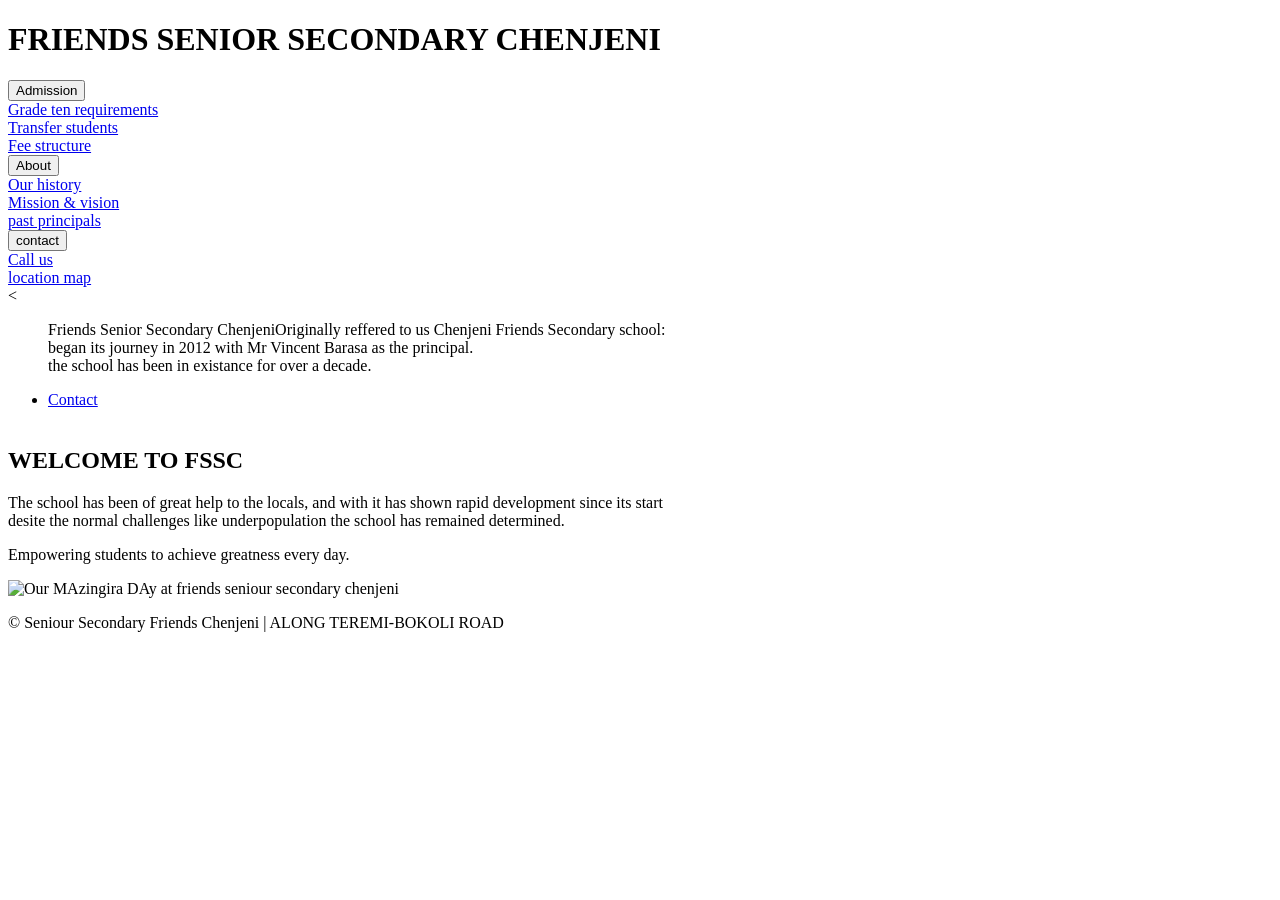
==== index.html @ f208b87d "Add files via upload" ====
<!DOCTYPE html>
<html lang="en">
<head>
    <meta charset="UTF-8">
    <meta name="viewport" content="width=device-width, initial-scale=1.0">
    <title>FRIENDS SENIOR SECONDARY CHENJENI</title>
    <!-- Linking to the CSS file inside the 'css' folder -->
    <link rel="stylesheet" href="css/style.css">
</head>
<body>

    <header>
        <div class="container">
            <h1>FRIENDS SENIOR SECONDARY CHENJENI</h1>
            <nav class="navbar">
			<div class="dropdown">
			<button class="dropbtn">Admission</button><br>
			<div class="dropdown-content">
			<a href="form1.html">Grade ten requirements</a><br>
			<a href="transfer.html">Transfer students</a><br>
			<a href="fees.html">Fee structure</a><br>
			</div>
			</div>
			<div class="dropdown">
			<button class="dropbtn">About</button><br>
			<div class="bropdown-content">
			<a href="#history">Our history</a><br>
			<a href="mission">Mission & vision </a><br>
			<a href="#principals">past principals</a><br>
			</div>
			</div>
			<div class="dropdown">
			<button class="dropbtn">contact</button><br>
			<div class="dropdown-content">
			<a href="tel:+254710243507">Call us</a><br>
			<a href="#map">location map</a><br>
			</div>
			</div>
			</nav>
			<
                <ul>
				
			
					<p>Friends Senior Secondary Chenjeni<span>Originally reffered to us Chenjeni Friends 
					Secondary school</span>:<br> began its journey in 2012 with Mr Vincent Barasa as the principal.<br> the school has been in existance for over a decade.
                    <li><a href="#">Contact</a></li><br>
			
                </ul>
            </nav>
        </div>
		
    </header>

    <section class="hero">
        <div class="container">
            <h2>WELCOME TO FSSC</h2>
			<p>The school has been of great help to the locals, and with it has shown rapid development since its start<br>desite the normal challenges like underpopulation the school has remained determined.<br>
            <p>Empowering students to achieve greatness every day.</p>
            <!-- Example of linking an image from the 'images' folder -->
            <img src="mazingira.img" alt="Our MAzingira DAy at friends seniour secondary chenjeni" width="600">
        </div>
    </section>

    <footer>
        <p>&copy; Seniour Secondary Friends Chenjeni | ALONG TEREMI-BOKOLI ROAD</p>
    </footer>

</body>
</html>
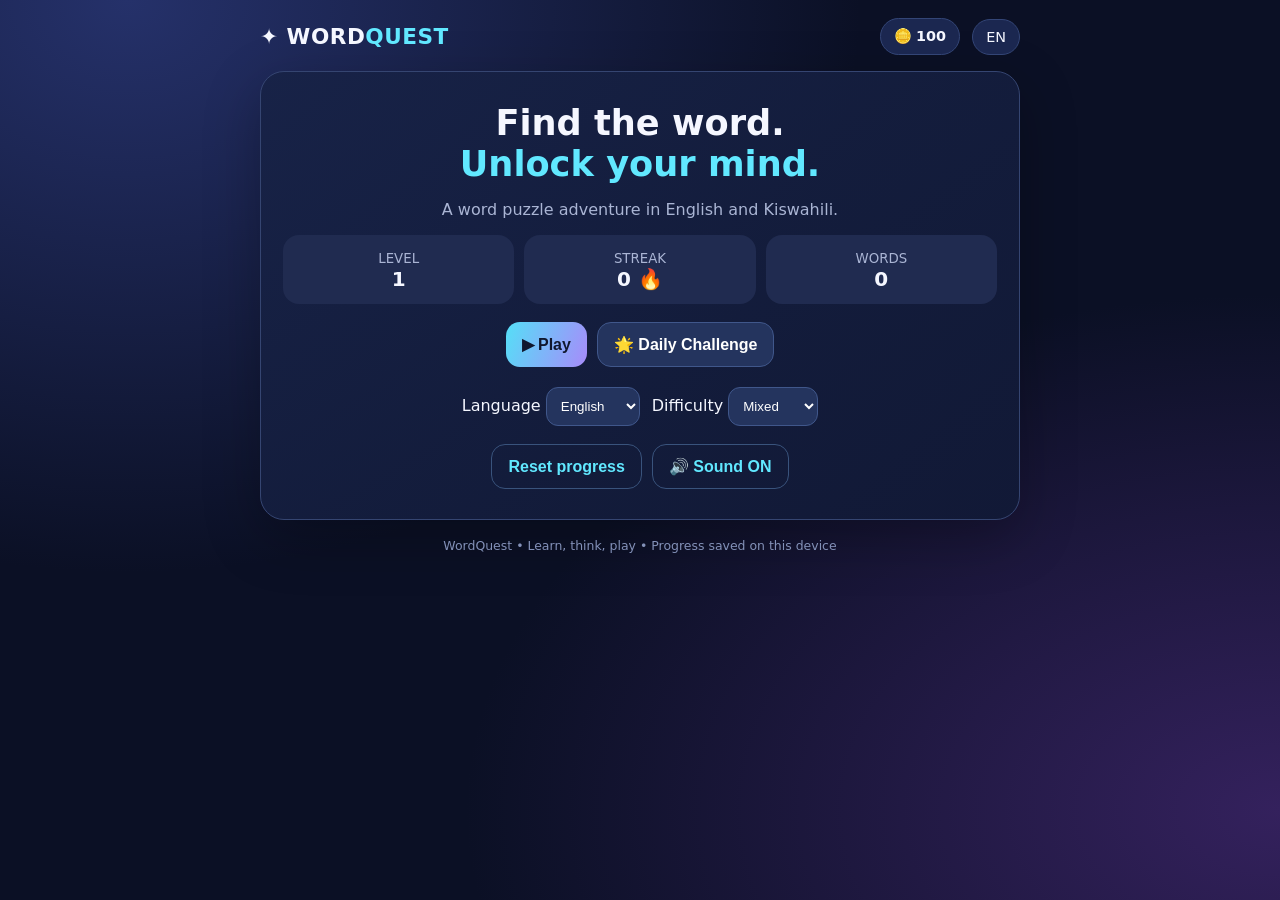
==== commit fcb95187: "Add files via upload" ====
--- a/index.html
+++ b/index.html
@@ -1,70 +1,11 @@
-<!DOCTYPE html>
-<html lang="en">
-<head>
-    <meta charset="UTF-8">
-    <meta name="viewport" content="width=device-width, initial-scale=1.0">
-    <title>FRIENDS SENIOR SECONDARY CHENJENI</title>
-    <!-- Linking to the CSS file inside the 'css' folder -->
-    <link rel="stylesheet" href="css/style.css">
-</head>
-<body>
-
-    <header>
-        <div class="container">
-            <h1>FRIENDS SENIOR SECONDARY CHENJENI</h1>
-            <nav class="navbar">
-			<div class="dropdown">
-			<button class="dropbtn">Admission</button><br>
-			<div class="dropdown-content">
-			<a href="form1.html">Grade ten requirements</a><br>
-			<a href="transfer.html">Transfer students</a><br>
-			<a href="fees.html">Fee structure</a><br>
-			</div>
-			</div>
-			<div class="dropdown">
-			<button class="dropbtn">About</button><br>
-			<div class="bropdown-content">
-			<a href="#history">Our history</a><br>
-			<a href="mission">Mission & vision </a><br>
-			<a href="#principals">past principals</a><br>
-			</div>
-			</div>
-			<div class="dropdown">
-			<button class="dropbtn">contact</button><br>
-			<div class="dropdown-content">
-			<a href="tel:+254710243507">Call us</a><br>
-			<a href="#map">location map</a><br>
-			</div>
-			</div>
-			</nav>
-			<
-                <ul>
-				
-			
-					<p>Friends Senior Secondary Chenjeni<span>Originally reffered to us Chenjeni Friends 
-					Secondary school</span>:<br> began its journey in 2012 with Mr Vincent Barasa as the principal.<br> the school has been in existance for over a decade.
-                    <li><a href="#">Contact</a></li><br>
-			
-                </ul>
-            </nav>
-        </div>
-		
-    </header>
-
-    <section class="hero">
-        <div class="container">
-            <h2>WELCOME TO FSSC</h2>
-			<p>The school has been of great help to the locals, and with it has shown rapid development since its start<br>desite the normal challenges like underpopulation the school has remained determined.<br>
-            <p>Empowering students to achieve greatness every day.</p>
-            <!-- Example of linking an image from the 'images' folder -->
-            <img src="mazingira.img" alt="Our MAzingira DAy at friends seniour secondary chenjeni" width="600">
-        </div>
-    </section>
-
-    <footer>
-        <p>&copy; Seniour Secondary Friends Chenjeni | ALONG TEREMI-BOKOLI ROAD</p>
-    </footer>
-
-</body>
-</html>
-
+<!doctype html><html lang="en"><head><meta charset="utf-8"><meta name="viewport" content="width=device-width,initial-scale=1"><meta name="theme-color" content="#101a3a"><title>WordQuest</title><style>
+:root{--bg:#0b1025;--panel:#151e40;--panel2:#202b53;--cyan:#61e8ff;--purple:#a78bfa;--text:#f5f7ff;--muted:#aab5d4;--gold:#ffd66b}*{box-sizing:border-box}body{margin:0;background:radial-gradient(ellipse at 10% 0,#25316a,transparent 45%),radial-gradient(ellipse at 100% 90%,#34215d,transparent 45%),var(--bg);color:var(--text);font-family:system-ui,-apple-system,Segoe UI,sans-serif;min-height:100vh;padding:18px}.wrap{max-width:760px;margin:auto}.top{display:flex;align-items:center;justify-content:space-between;gap:12px}.logo{font-weight:900;font-size:1.35rem;letter-spacing:.5px}.logo span{color:var(--cyan)}.pill{background:#1b2750;border:1px solid #334576;border-radius:999px;padding:9px 13px;font-size:.9rem}.card{background:linear-gradient(145deg,#172246ed,#111936f5);border:1px solid #354571;border-radius:24px;padding:22px;margin-top:16px;box-shadow:0 18px 55px #0004}.hero{text-align:center;padding:30px 22px}.hero h1{font-size:2.2rem;margin:0 0 8px}.hero p{color:var(--muted)}button{background:linear-gradient(110deg,#55dff7,#a78bfa);border:0;color:#10172e;font-weight:800;border-radius:14px;padding:12px 16px;font-size:1rem;cursor:pointer}button.secondary{background:#24345e;color:white;border:1px solid #40578b}button.flat{background:transparent;color:var(--cyan);border:1px solid #39537c}button:disabled{opacity:.4;cursor:not-allowed}.buttons{display:flex;gap:10px;flex-wrap:wrap;justify-content:center;margin-top:18px}.stats{display:grid;grid-template-columns:repeat(3,1fr);gap:10px}.stat{background:#202b50;border-radius:16px;padding:13px;text-align:center}.stat small{color:var(--muted)}.stat strong{display:block;font-size:1.25rem}.clue{font-size:1.35rem;text-align:center;padding:18px 12px}.answer{display:flex;justify-content:center;gap:8px;flex-wrap:wrap;min-height:54px}.slot{width:44px;height:46px;border:2px dashed #53648f;border-radius:12px;display:grid;place-items:center;font-weight:800;font-size:1.15rem}.slot.filled{border-style:solid;border-color:var(--cyan);background:#23345a}.letters{display:flex;justify-content:center;gap:8px;flex-wrap:wrap;margin:22px 0}.letter{width:46px;height:48px;border-radius:12px;background:#27365e;color:white;border:1px solid #516798;font-weight:900;font-size:1.15rem}.letter.used{opacity:.22}.hidden{display:none}.row{display:flex;align-items:center;justify-content:space-between;gap:12px;flex-wrap:wrap}.muted{color:var(--muted)}.success{color:#86f4c1}.warn{color:var(--gold)}select{background:#24345e;color:white;border:1px solid #40578b;border-radius:12px;padding:10px}.footer{text-align:center;color:#8391b8;font-size:.78rem;padding:18px}.toast{text-align:center;min-height:28px;color:var(--gold);font-weight:700}.progress{height:8px;background:#27345b;border-radius:20px;overflow:hidden;margin:14px 0}.progress div{height:100%;background:linear-gradient(90deg,var(--cyan),var(--purple))}@media(max-width:500px){body{padding:12px}.card{padding:17px}.slot,.letter{width:39px;height:42px}.hero h1{font-size:1.8rem}}
+</style></head><body><div class="wrap"><header class="top"><div class="logo">✦ WORD<span>QUEST</span></div><div class="row"><span class="pill">🪙 <b id="coins">100</b></span><span class="pill" id="langBadge">EN</span></div></header>
+<section id="home" class="card hero"><h1>Find the word.<br><span style="color:var(--cyan)">Unlock your mind.</span></h1><p>A word puzzle adventure in English and Kiswahili.</p><div class="stats"><div class="stat"><small>LEVEL</small><strong id="levelStat">1</strong></div><div class="stat"><small>STREAK</small><strong id="streakStat">0 🔥</strong></div><div class="stat"><small>WORDS</small><strong id="wordsStat">0</strong></div></div><div class="buttons"><button onclick="start(false)">▶ Play</button><button class="secondary" onclick="start(true)">🌟 Daily Challenge</button></div><div class="row" style="margin-top:20px;justify-content:center"><label>Language <select id="language" onchange="changeLang()"><option value="en">English</option><option value="sw">Kiswahili</option></select></label><label>Difficulty <select id="difficulty" onchange="changeDifficulty()"><option value="all">Mixed</option><option value="easy">Easy</option><option value="medium">Medium</option><option value="hard">Hard</option></select></label></div><div class="buttons"><button class="flat" onclick="resetGame()">Reset progress</button><button class="flat" onclick="toggleSound()" id="soundBtn">🔊 Sound ON</button></div></section>
+<section id="game" class="card hidden"><div class="row"><button class="flat" onclick="goHome()">← Home</button><div class="pill" id="modeLabel">Level 1</div><div class="pill">🪙 <span id="gameCoins">100</span></div></div><div class="progress"><div id="progressBar" style="width:0%"></div></div><div class="clue" id="clue">Clue</div><div class="answer" id="answer"></div><div class="letters" id="letters"></div><div class="toast" id="toast"></div><div class="buttons"><button class="secondary" onclick="hint()">💡 Hint (15)</button><button class="secondary" onclick="clearAnswer()">↺ Clear</button><button onclick="check()">Check ✓</button></div><div class="footer" id="gameFooter">Earn coins by solving puzzles.</div></section><footer class="footer">WordQuest • Learn, think, play • Progress saved on this device</footer></div>
+<script>
+const EN=[['planet','A world orbiting a star','easy'],['river','A natural flowing body of water','easy'],['pencil','A tool used for writing or drawing','easy'],['garden','A place where plants are grown','easy'],['window','An opening in a wall with glass','easy'],['bridge','A structure built over a gap','easy'],['orange','A citrus fruit and a colour','easy'],['shadow','A dark shape cast by light','easy'],['puzzle','A problem made to test your thinking','easy'],['forest','A large area filled with trees','easy'],['journey','Travel from one place to another','medium'],['diamond','A precious stone known for its hardness','medium'],['library','A place where books are kept','medium'],['whisper','To speak very softly','medium'],['gravity','The force that pulls objects together','medium'],['compass','A device that points north','medium'],['horizon','The line where sky meets land or sea','medium'],['courage','The ability to face fear','medium'],['harvest','Gathering crops from the fields','medium'],['village','A small community or settlement','medium'],['curiosity','The desire to know or learn something','hard'],['strategy','A plan designed to achieve a goal','hard'],['velocity','Speed in a particular direction','hard'],['mystery','Something difficult to explain or understand','hard'],['rhythm','A repeated pattern of sounds or movement','hard'],['invention','A new device or process created','hard'],['patience','Ability to wait calmly','hard'],['solution','An answer to a problem','hard'],['language','A system of words used to communicate','hard'],['wisdom','Knowledge combined with good judgement','hard'],['island','Land surrounded by water','easy'],['bottle','A container for liquids','easy'],['market','A place where goods are bought and sold','easy'],['cloud','A mass of water droplets in the sky','easy'],['music','Sounds arranged in a pleasing way','easy'],['engine','A machine that produces power','medium'],['balance','A steady or equal state','medium'],['festival','A celebration or special event','medium'],['energy','Power used to do work','medium'],['treasure','Valuable things kept or hidden','hard']];
+const SW=[['mwezi','Kitu kinachoonekana angani usiku','easy'],['mto','Maji yanayotiririka kuelekea baharini','easy'],['kalamu','Chombo cha kuandika','easy'],['bustani','Mahali pa kupanda maua au mimea','easy'],['dirisha','Sehemu ya ukuta yenye nafasi ya kuingiza mwanga','easy'],['daraja','Muundo unaovuka mto au bonde','easy'],['machungwa','Tunda lenye ladha ya uchachu na utamu','easy'],['kivuli','Giza linalotokana na kuzuia mwanga','easy'],['kitendawili','Swali la kufikirisha lenye jibu','easy'],['msitu','Eneo kubwa lenye miti mingi','easy'],['safari','Kusafiri kutoka sehemu moja hadi nyingine','medium'],['almasi','Jiwe la thamani lenye ugumu mkubwa','medium'],['maktaba','Mahali pa kuhifadhi na kusoma vitabu','medium'],['kunongona','Kuzungumza kwa sauti ya chini','medium'],['mvuto','Nguvu inayovuta vitu kuelekea kila mmoja','medium'],['dira','Chombo kinachoonyesha mwelekeo','medium'],['upeo','Mstari unaoonekana mbali ambapo ardhi na anga hukutana','medium'],['ujasiri','Uwezo wa kukabiliana na hofu','medium'],['mavuno','Mazao yanayokusanywa shambani','medium'],['kijiji','Makazi madogo ya watu','medium'],['udadisi','Hamu ya kujua au kujifunza','hard'],['mkakati','Mpango wa kufikia lengo','hard'],['kasi','Umbali unaosafiriwa kwa muda','easy'],['fumbo','Jambo lisiloeleweka kwa urahisi','medium'],['mdundo','Mpangilio unaojirudia wa sauti','medium'],['uvumbuzi','Kitu kipya kilichobuniwa','hard'],['subira','Uwezo wa kusubiri kwa utulivu','medium'],['suluhisho','Jibu au njia ya kutatua tatizo','medium'],['lugha','Njia ya watu kuwasiliana','easy'],['hekima','Maarifa na busara ya kufanya maamuzi','hard'],['kisiwa','Ardhi iliyozungukwa na maji','easy'],['chupa','Kifaa cha kuhifadhi kimiminika','easy'],['soko','Mahali pa kununua na kuuza bidhaa','easy'],['wingu','Mkusanyiko wa matone angani','easy'],['muziki','Sauti zilizopangwa kwa mpangilio','easy'],['injini','Mashine inayozalisha nguvu','medium'],['usawa','Hali ya kuwa sawa','medium'],['sherehe','Tukio la kusherehekea','easy'],['nguvu','Uwezo wa kufanya kazi','easy'],['hazina','Vitu vya thamani vilivyokusanywa','hard']];
+let data=JSON.parse(localStorage.getItem('wqsave')||'{}');data.coins??=100;data.level??=1;data.words??=0;data.streak??=0;data.lang??='en';data.sound??=true;data.daily??='';let daily=false,word='',clue='',pool=[],picked=[],hinted=0,levelNum=1;
+function save(){localStorage.setItem('wqsave',JSON.stringify(data));updateStats()}function updateStats(){document.getElementById('coins').textContent=data.coins;document.getElementById('gameCoins').textContent=data.coins;document.getElementById('levelStat').textContent=data.level;document.getElementById('wordsStat').textContent=data.words;document.getElementById('streakStat').textContent=data.streak+' 🔥';document.getElementById('language').value=data.lang;document.getElementById('langBadge').textContent=data.lang.toUpperCase();document.getElementById('soundBtn').textContent=data.sound?'🔊 Sound ON':'🔇 Sound OFF'}function bank(){return data.lang==='en'?EN:SW}function changeLang(){data.lang=document.getElementById('language').value;save()}function changeDifficulty(){save()}function goHome(){document.getElementById('game').classList.add('hidden');document.getElementById('home').classList.remove('hidden');save()}function start(isDaily){daily=isDaily;let list=bank().filter(x=>document.getElementById('difficulty').value==='all'||x[2]===document.getElementById('difficulty').value);if(isDaily){let seed=new Date().toISOString().slice(0,10);list=[bank()[Math.floor((new Date().getDate()+new Date().getMonth()*31)%bank().length)]];levelNum='Daily'}else{list=list.length?list:bank();let idx=(data.level-1)%list.length;list=[list[idx]];levelNum=data.level}word=list[0][0].toUpperCase();clue=list[0][1];picked=Array(word.length).fill(null);hinted=0;pool=word.split('').map((l,i)=>({l,i}));pool.sort(()=>Math.random()-.5);document.getElementById('home').classList.add('hidden');document.getElementById('game').classList.remove('hidden');document.getElementById('modeLabel').textContent=isDaily?'🌟 Daily Challenge':'Level '+levelNum;document.getElementById('clue').textContent=clue;document.getElementById('progressBar').style.width=isDaily?'100%':Math.min(100,(data.level%10)*10)+'%';document.getElementById('toast').textContent='';render();updateStats()}function render(){let a=document.getElementById('answer');a.innerHTML='';for(let i=0;i<word.length;i++){let s=document.createElement('div');s.className='slot'+(picked[i]?' filled':'');s.textContent=picked[i]?.l||'';s.onclick=()=>remove(i);a.appendChild(s)}let l=document.getElementById('letters');l.innerHTML='';pool.forEach((x,i)=>{let b=document.createElement('button');b.className='letter'+(picked.some(p=>p?.i===x.i)?' used':'');b.textContent=x.l;b.disabled=picked.some(p=>p?.i===x.i);b.onclick=()=>choose(x);l.appendChild(b)});document.getElementById('gameCoins').textContent=data.coins}function choose(x){let i=picked.findIndex(p=>!p);if(i<0)return;picked[i]=x;render();tone(520)}function remove(i){if(picked[i]){picked[i]=null;render()}}function clearAnswer(){picked=[];render()}function check(){if(picked.filter(Boolean).length!==word.length){toast('Fill every letter first');return}let ans=picked.map(x=>x.l).join('');if(ans===word){toast('Correct! +20 coins ✨',true);data.coins+=20;data.words++;data.streak++;if(daily){let day=new Date().toISOString().slice(0,10);if(data.daily!==day){data.coins+=30;data.daily=day;toast('Daily solved! +20 coins and +30 daily bonus 🎉',true)}else toast('Daily puzzle solved!',true)}else data.level++;save();tone(760);setTimeout(()=>goHome(),900)}else{toast('Not quite. Try again!');tone(180)}}function hint(){if(data.coins<15){toast('Not enough coins for a hint');return}let i=picked.findIndex(p=>!p);if(i<0){toast('Answer already filled');return}let correct=pool.find(x=>x.i===i);if(!correct){let actual=word[i];correct={l:actual,i};}data.coins-=15;picked[i]=correct;hinted++;save();render();toast('Hint used: -15 coins');tone(440)}function toast(t,ok=false){let el=document.getElementById('toast');el.textContent=t;el.className='toast '+(ok?'success':'')}function resetGame(){if(confirm('Reset all WordQuest progress and coins?')){data={coins:100,level:1,words:0,streak:0,lang:data.lang,sound:data.sound,daily:''};save()}}function toggleSound(){data.sound=!data.sound;save()}function tone(freq){if(!data.sound)return;try{let c=new(window.AudioContext||window.webkitAudioContext)(),o=c.createOscillator(),g=c.createGain();o.frequency.value=freq;g.gain.value=.035;o.connect(g);g.connect(c.destination);o.start();o.stop(c.currentTime+.08)}catch(e){}}updateStats();
+</script></body></html>
